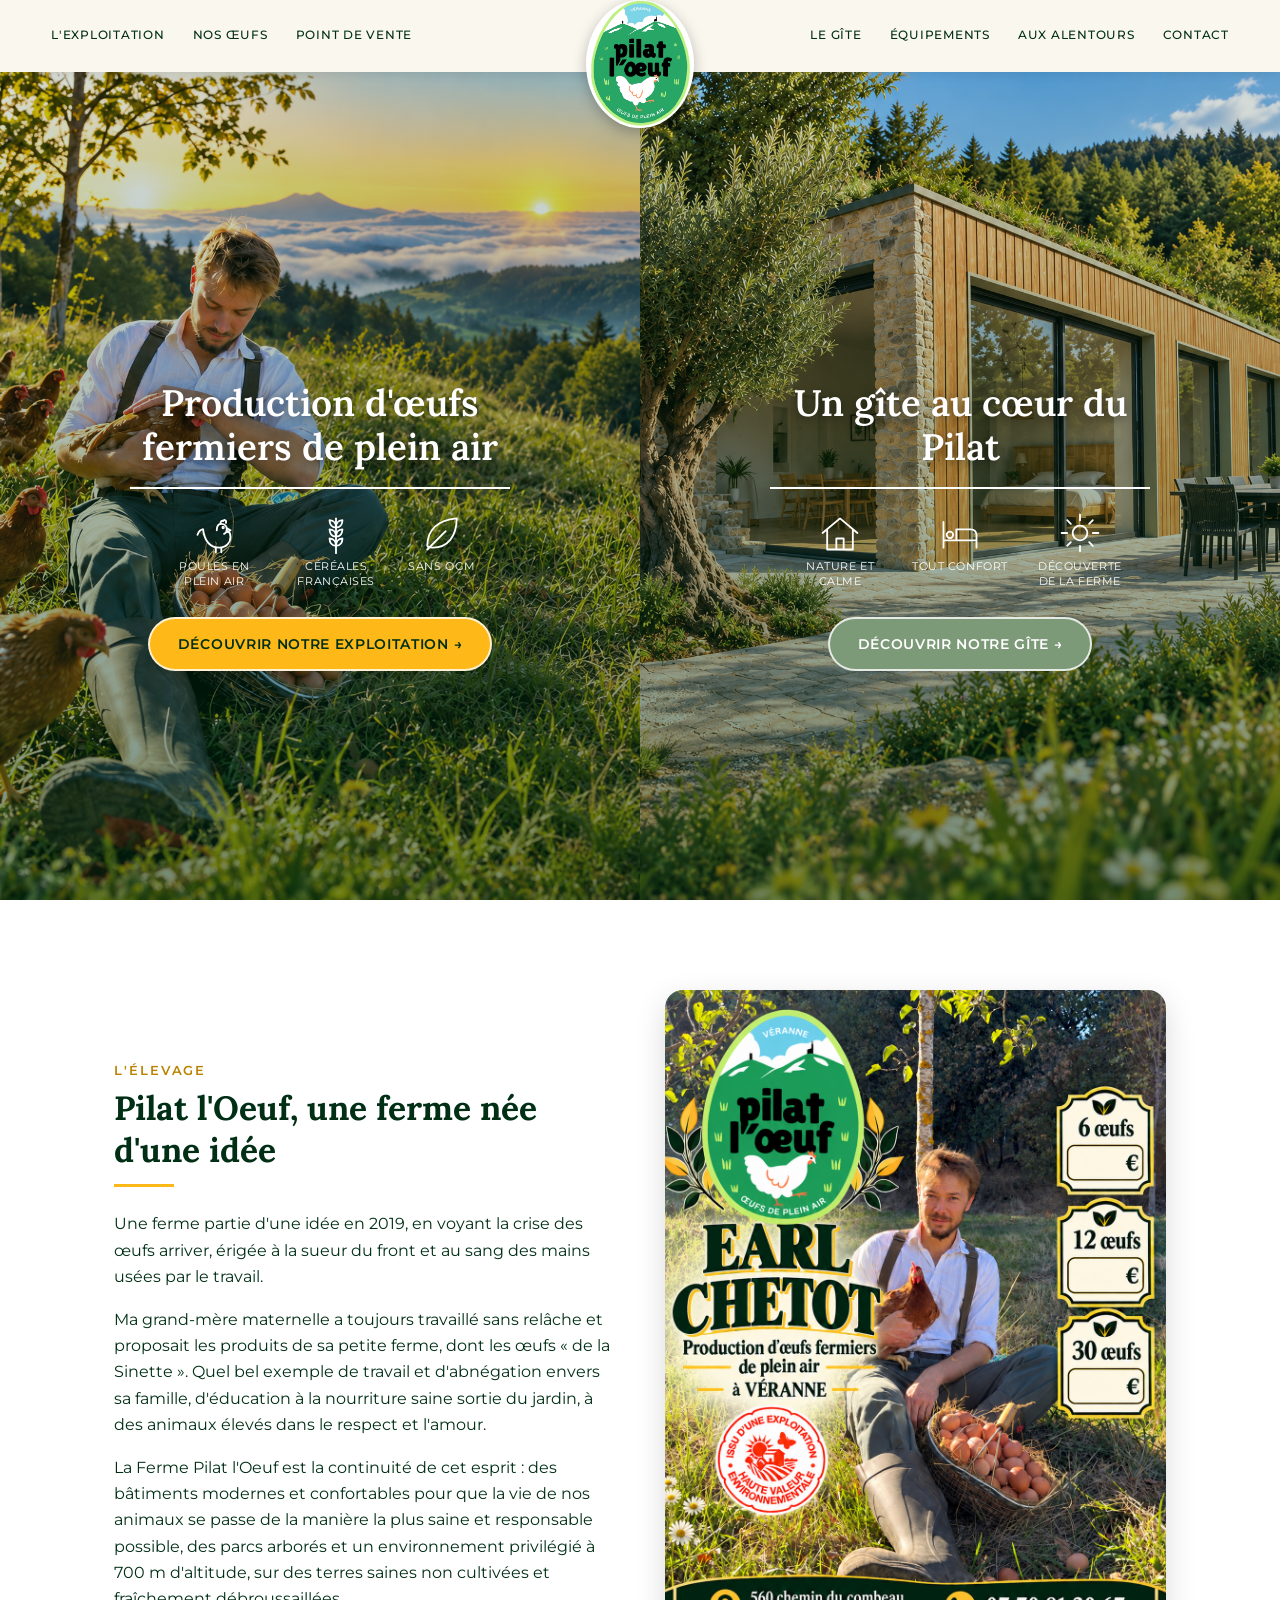
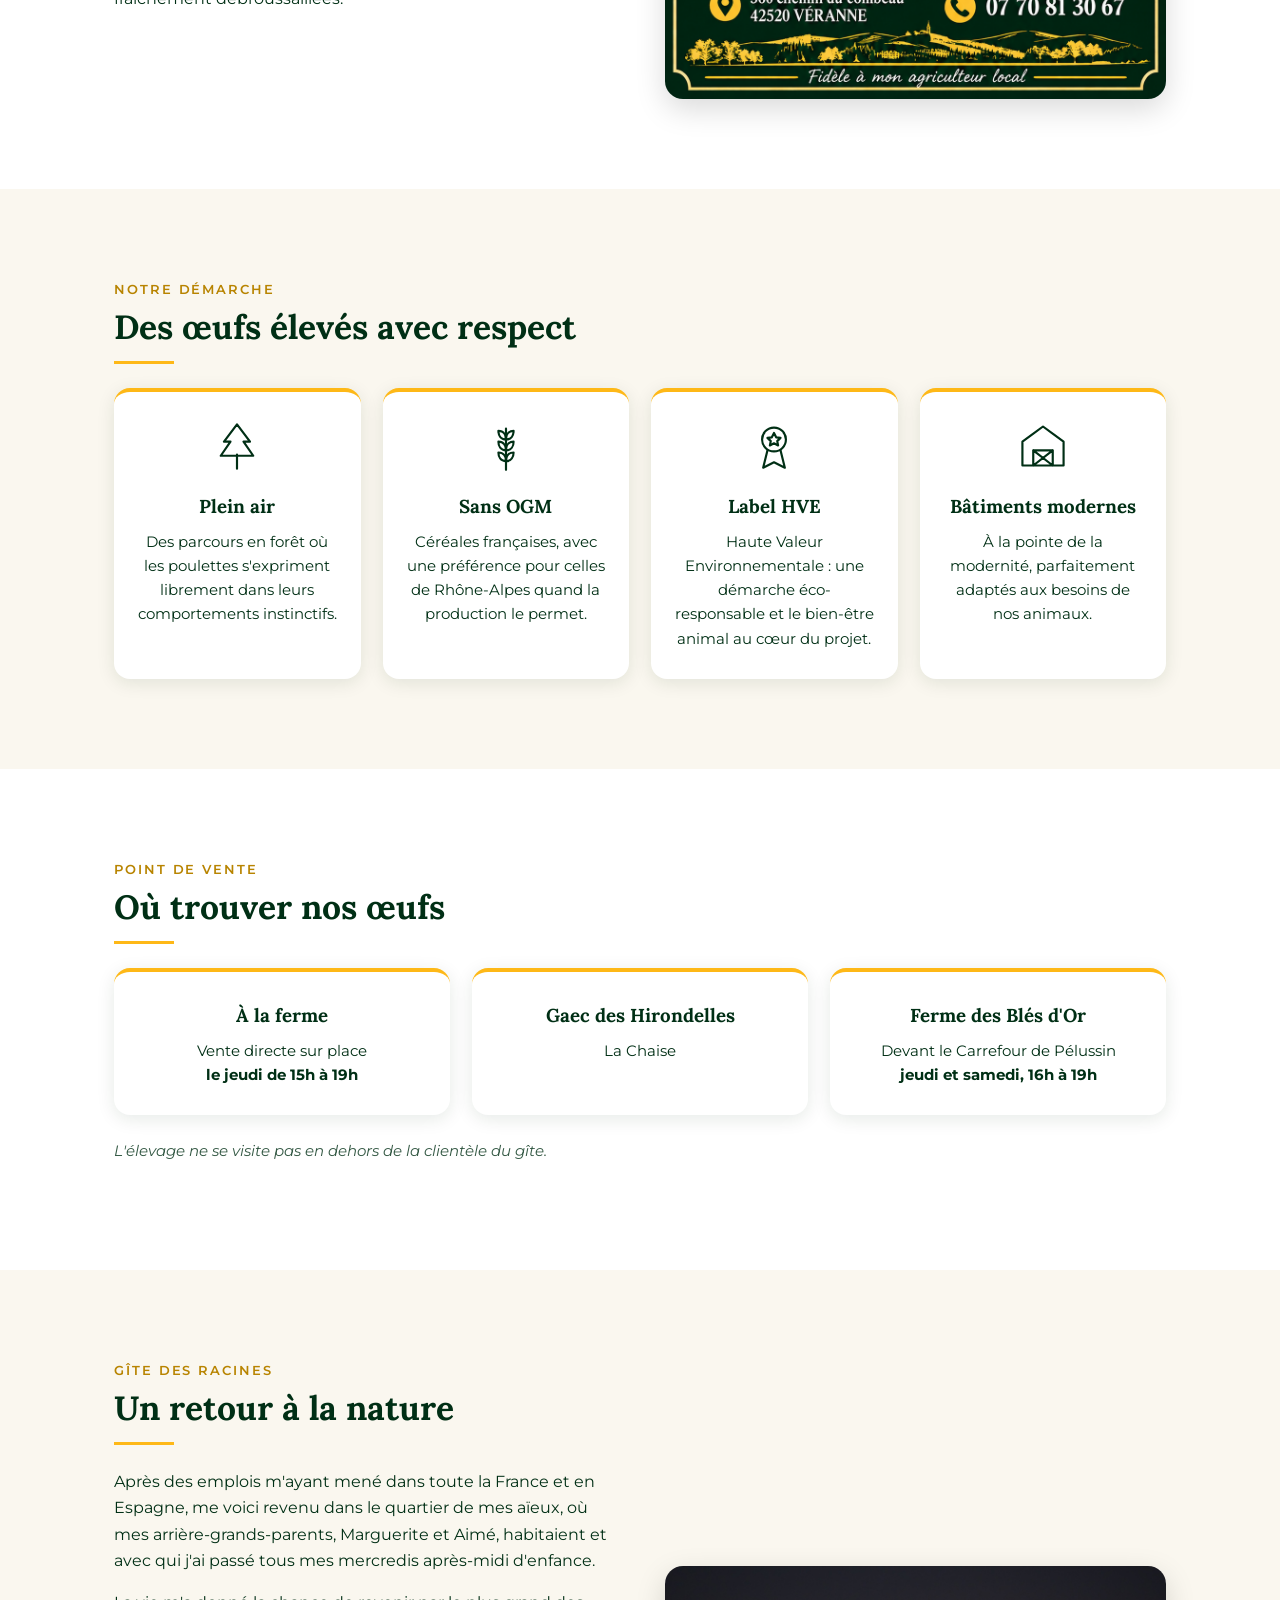
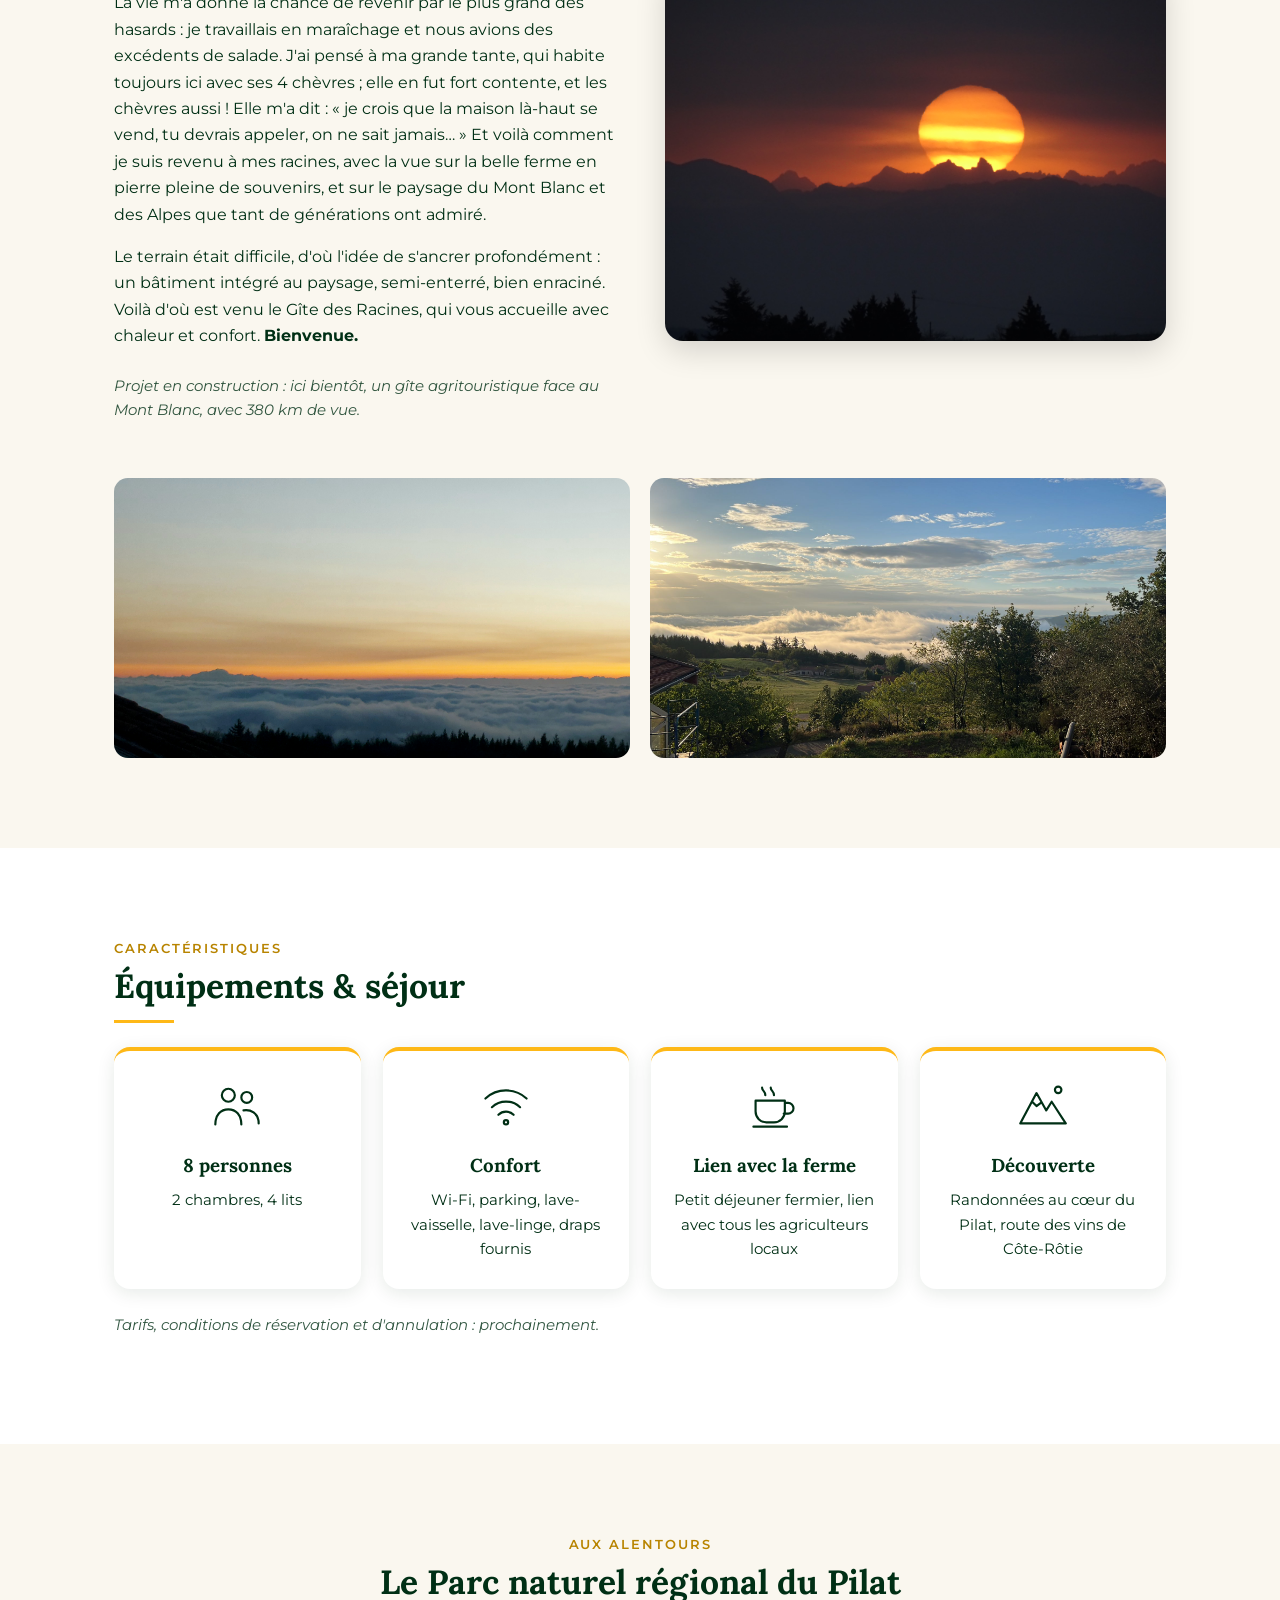
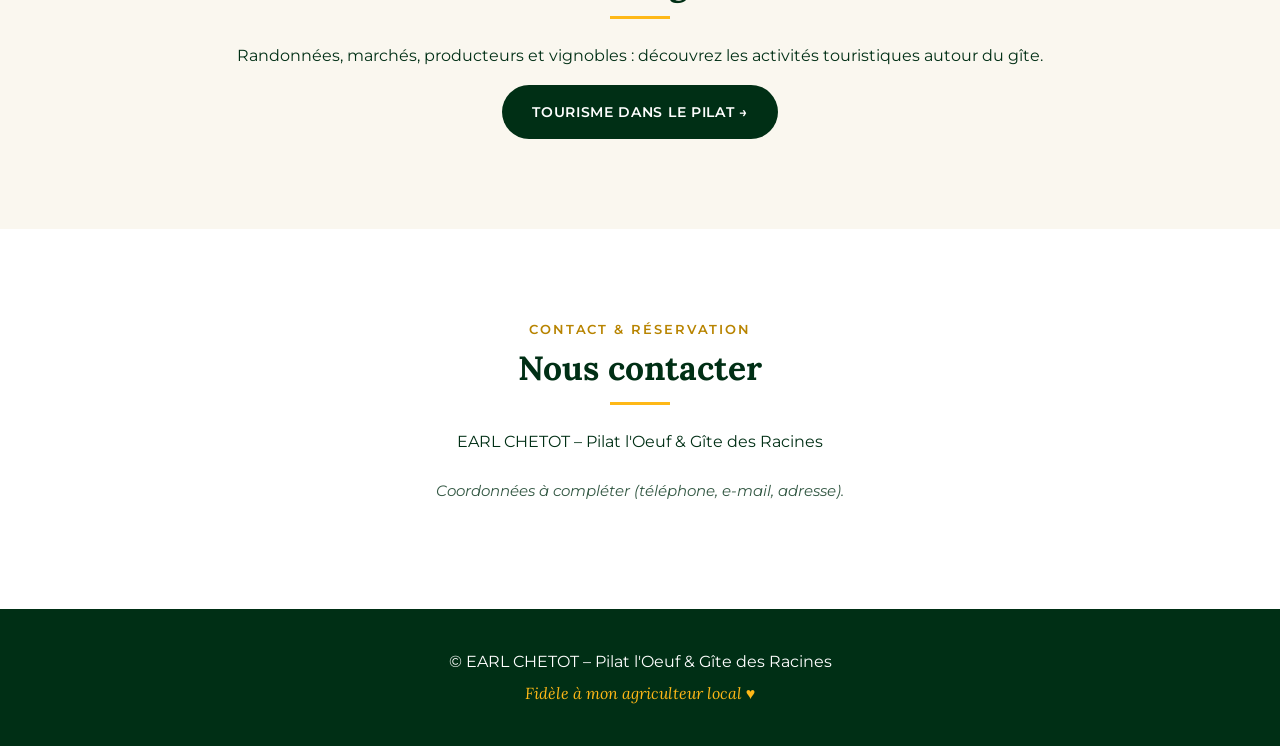
==== index.html @ d1f573e4 "m" ====
<!DOCTYPE html>
<html lang="fr">
<head>
<meta charset="utf-8">
<meta name="viewport" content="width=device-width, initial-scale=1">
<title>Pilat l'Oeuf & Gîte des Racines | EARL Chetot</title>
<meta name="description" content="Œufs fermiers de plein air et gîte agritouristique au cœur du Pilat, face au Mont Blanc.">
<link rel="preconnect" href="https://fonts.googleapis.com">
<link href="https://fonts.googleapis.com/css2?family=Lora:wght@400;600&family=Montserrat:wght@400;500;600&display=swap" rel="stylesheet">
<link rel="stylesheet" href="style.css">
</head>
<body>
<svg width="0" height="0" style="position:absolute" aria-hidden="true"><defs>
<symbol id="i-hen" viewBox="0 0 48 48"><path d="M12 20c2 14 8 20 18 20 8 0 12-6 12-12 0-3-1-5-3-6"/><path d="M27 21c0-4 1-7 5-7s6 3 6 6-1 4-3 5"/><path d="M31 14c0-3 2-4 3-3 1-2 4-1 3 2"/><path d="M38 19l4 2-4 2"/><path d="M26 40v5M32 40v5M12 20c-3 0-5 3-6 6"/><circle cx="34" cy="18" r=".8"/></symbol>
<symbol id="i-wheat" viewBox="0 0 48 48"><path d="M24 46V8"/><path d="M24 18c-5 0-7-4-7-8 5 0 7 4 7 8zM24 18c5 0 7-4 7-8-5 0-7 4-7 8zM24 28c-5 0-7-4-7-8 5 0 7 4 7 8zM24 28c5 0 7-4 7-8-5 0-7 4-7 8zM24 38c-5 0-7-4-7-8 5 0 7 4 7 8zM24 38c5 0 7-4 7-8-5 0-7 4-7 8z"/></symbol>
<symbol id="i-leaf" viewBox="0 0 48 48"><path d="M8 38C8 20 20 10 40 8c0 20-10 32-26 32-3 0-6-1-6-2z"/><path d="M8 42L28 22"/></symbol>
<symbol id="i-house" viewBox="0 0 48 48"><path d="M5 24L24 8l19 16M10 21v21h28V21M20 42V30h8v12"/></symbol>
<symbol id="i-bed" viewBox="0 0 48 48"><path d="M6 40V12M6 32h36v8M42 32v-6a6 6 0 0 0-6-6H20v12"/><circle cx="13" cy="26" r="3.5"/></symbol>
<symbol id="i-sun" viewBox="0 0 48 48"><circle cx="24" cy="24" r="8"/><path d="M24 4v6M24 38v6M4 24h6M38 24h6M10 10l4 4M34 34l4 4M38 10l-4 4M14 34l-4 4"/></symbol>
<symbol id="i-tree" viewBox="0 0 48 48"><path d="M24 45V32M24 4L12 20h6L9 33h30l-9-13h6z"/></symbol>
<symbol id="i-medal" viewBox="0 0 48 48"><circle cx="24" cy="18" r="11"/><path d="M18 28l-4 16 10-5 10 5-4-16"/><path d="M24 12l2 4 4 .5-3 3 .8 4-3.8-2-3.8 2 .8-4-3-3 4-.5z"/></symbol>
<symbol id="i-barn" viewBox="0 0 48 48"><path d="M5 20L24 6l19 14v22H5zM15 42V28h18v14M15 28l18 14M33 28L15 42"/></symbol>
<symbol id="i-people" viewBox="0 0 48 48"><circle cx="16" cy="15" r="6"/><circle cx="33" cy="17" r="5"/><path d="M4 42c0-9 5-14 12-14s12 5 12 14M30 29c6-1 14 2 14 12"/></symbol>
<symbol id="i-wifi" viewBox="0 0 48 48"><path d="M5 18a28 28 0 0 1 38 0M11 26a19 19 0 0 1 26 0M17 33a10 10 0 0 1 14 0"/><circle cx="24" cy="40" r="2"/></symbol>
<symbol id="i-cup" viewBox="0 0 48 48"><path d="M7 20h27v10a10 10 0 0 1-10 10h-7A10 10 0 0 1 7 30zM34 22h3a5 5 0 0 1 0 10h-4M13 8c0 3 3 3 3 7M21 8c0 3 3 3 3 7M5 44h31"/></symbol>
<symbol id="i-mountain" viewBox="0 0 48 48"><path d="M3 41L18 13l9 16 5-8 13 20zM14 21l4 4 4-3"/><circle cx="38" cy="10" r="3"/></symbol>
</defs></svg>

<header class="topbar">
  <nav class="nav-left">
    <a href="#exploitation">L'exploitation</a>
    <a href="#oeufs">Nos œufs</a>
    <a href="#vente">Point de vente</a>
  </nav>
  <a class="logo" href="#top" aria-label="Accueil"><img src="images/logo production d'oeuf.jpg" alt="Pilat l'Oeuf"></a>
  <nav class="nav-right">
    <a href="#gite">Le gîte</a>
    <a href="#equipements">Équipements</a>
    <a href="#alentours">Aux alentours</a>
    <a href="#contact">Contact</a>
  </nav>
  <button class="burger" aria-label="Menu" onclick="document.body.classList.toggle('menu-open')"><span></span><span></span><span></span></button>
</header>

<div class="mobile-menu" onclick="document.body.classList.remove('menu-open')">
  <a href="#exploitation">L'exploitation</a>
  <a href="#oeufs">Nos œufs</a>
  <a href="#vente">Point de vente</a>
  <a href="#gite">Le gîte</a>
  <a href="#equipements">Équipements</a>
  <a href="#alentours">Aux alentours</a>
  <a href="#contact">Contact</a>
</div>

<main id="top">
  <section class="hero">
    <div class="half poules" style="--bg:url('images/homepoules.png')">
      <div class="half-inner">
        <h1>Production d'œufs fermiers de plein air</h1>
        <ul class="picto">
          <li><svg class="ico" viewBox="0 0 48 48" aria-hidden="true"><use href="#i-hen"/></svg><span>Poules en plein air</span></li>
          <li><svg class="ico" viewBox="0 0 48 48" aria-hidden="true"><use href="#i-wheat"/></svg><span>Céréales françaises</span></li>
          <li><svg class="ico" viewBox="0 0 48 48" aria-hidden="true"><use href="#i-leaf"/></svg><span>Sans OGM</span></li>
        </ul>
        <a class="btn btn-gold" href="#exploitation">Découvrir notre exploitation →</a>
      </div>
    </div>
    <div class="half gite" style="--bg:url('images/homegite.png')">
      <div class="half-inner">
        <h1>Un gîte au cœur du Pilat</h1>
        <ul class="picto">
          <li><svg class="ico" viewBox="0 0 48 48" aria-hidden="true"><use href="#i-house"/></svg><span>Nature et calme</span></li>
          <li><svg class="ico" viewBox="0 0 48 48" aria-hidden="true"><use href="#i-bed"/></svg><span>Tout confort</span></li>
          <li><svg class="ico" viewBox="0 0 48 48" aria-hidden="true"><use href="#i-sun"/></svg><span>Découverte de la ferme</span></li>
        </ul>
        <a class="btn btn-green" href="#gite">Découvrir notre gîte →</a>
      </div>
    </div>
  </section>

  <section id="exploitation" class="section">
    <div class="wrap two">
      <div>
        <p class="eyebrow">L'élevage</p>
        <h2>Pilat l'Oeuf, une ferme née d'une idée</h2>
        <p>Une ferme partie d'une idée en 2019, en voyant la crise des œufs arriver, érigée à la sueur du front et au sang des mains usées par le travail.</p>
        <p>Ma grand-mère maternelle a toujours travaillé sans relâche et proposait les produits de sa petite ferme, dont les œufs « de la Sinette ». Quel bel exemple de travail et d'abnégation envers sa famille, d'éducation à la nourriture saine sortie du jardin, à des animaux élevés dans le respect et l'amour.</p>
        <p>La Ferme Pilat l'Oeuf est la continuité de cet esprit : des bâtiments modernes et confortables pour que la vie de nos animaux se passe de la manière la plus saine et responsable possible, des parcs arborés et un environnement privilégié à 700 m d'altitude, sur des terres saines non cultivées et fraîchement débroussaillées.</p>
      </div>
      <img class="rounded" src="images/Affiche fermière Pilat l’œuf.png" alt="Affiche Pilat l'Oeuf" loading="lazy">
    </div>
  </section>

  <section id="oeufs" class="section alt">
    <div class="wrap">
      <p class="eyebrow">Notre démarche</p>
      <h2>Des œufs élevés avec respect</h2>
      <div class="cards">
        <article><svg class="ico" viewBox="0 0 48 48" aria-hidden="true"><use href="#i-tree"/></svg><h3>Plein air</h3><p>Des parcours en forêt où les poulettes s'expriment librement dans leurs comportements instinctifs.</p></article>
        <article><svg class="ico" viewBox="0 0 48 48" aria-hidden="true"><use href="#i-wheat"/></svg><h3>Sans OGM</h3><p>Céréales françaises, avec une préférence pour celles de Rhône-Alpes quand la production le permet.</p></article>
        <article><svg class="ico" viewBox="0 0 48 48" aria-hidden="true"><use href="#i-medal"/></svg><h3>Label HVE</h3><p>Haute Valeur Environnementale : une démarche éco-responsable et le bien-être animal au cœur du projet.</p></article>
        <article><svg class="ico" viewBox="0 0 48 48" aria-hidden="true"><use href="#i-barn"/></svg><h3>Bâtiments modernes</h3><p>À la pointe de la modernité, parfaitement adaptés aux besoins de nos animaux.</p></article>
      </div>
    </div>
  </section>

  <section id="vente" class="section">
    <div class="wrap">
      <p class="eyebrow">Point de vente</p>
      <h2>Où trouver nos œufs</h2>
      <div class="cards three">
        <article><h3>À la ferme</h3><p>Vente directe sur place<br><strong>le jeudi de 15h à 19h</strong></p></article>
        <article><h3>Gaec des Hirondelles</h3><p>La Chaise</p></article>
        <article><h3>Ferme des Blés d'Or</h3><p>Devant le Carrefour de Pélussin<br><strong>jeudi et samedi, 16h à 19h</strong></p></article>
      </div>
      <p class="note">L'élevage ne se visite pas en dehors de la clientèle du gîte.</p>
    </div>
  </section>

  <section id="gite" class="section alt">
    <div class="wrap">
      <p class="eyebrow">Gîte des Racines</p>
      <h2>Un retour à la nature</h2>
      <div class="two">
        <div>
          <p>Après des emplois m'ayant mené dans toute la France et en Espagne, me voici revenu dans le quartier de mes aïeux, où mes arrière-grands-parents, Marguerite et Aimé, habitaient et avec qui j'ai passé tous mes mercredis après-midi d'enfance.</p>
          <p>La vie m'a donné la chance de revenir par le plus grand des hasards : je travaillais en maraîchage et nous avions des excédents de salade. J'ai pensé à ma grande tante, qui habite toujours ici avec ses 4 chèvres ; elle en fut fort contente, et les chèvres aussi ! Elle m'a dit : « je crois que la maison là-haut se vend, tu devrais appeler, on ne sait jamais… » Et voilà comment je suis revenu à mes racines, avec la vue sur la belle ferme en pierre pleine de souvenirs, et sur le paysage du Mont Blanc et des Alpes que tant de générations ont admiré.</p>
          <p>Le terrain était difficile, d'où l'idée de s'ancrer profondément : un bâtiment intégré au paysage, semi-enterré, bien enraciné. Voilà d'où est venu le Gîte des Racines, qui vous accueille avec chaleur et confort. <strong>Bienvenue.</strong></p>
          <p class="note">Projet en construction : ici bientôt, un gîte agritouristique face au Mont Blanc, avec 380 km de vue.</p>
        </div>
        <img class="rounded" src="images/gite/vue du gite matin.JPG" alt="Vue du gîte au matin" loading="lazy">
      </div>
      <div class="gallery">
        <img src="images/gite/vue du gites 1.jpg" alt="Vue depuis le gîte" loading="lazy">
        <img src="images/gite/vue du gites 3.jpg" alt="Vue depuis le gîte" loading="lazy">
      </div>
    </div>
  </section>

  <section id="equipements" class="section">
    <div class="wrap">
      <p class="eyebrow">Caractéristiques</p>
      <h2>Équipements &amp; séjour</h2>
      <div class="cards">
        <article><svg class="ico" viewBox="0 0 48 48" aria-hidden="true"><use href="#i-people"/></svg><h3>8 personnes</h3><p>2 chambres, 4 lits</p></article>
        <article><svg class="ico" viewBox="0 0 48 48" aria-hidden="true"><use href="#i-wifi"/></svg><h3>Confort</h3><p>Wi-Fi, parking, lave-vaisselle, lave-linge, draps fournis</p></article>
        <article><svg class="ico" viewBox="0 0 48 48" aria-hidden="true"><use href="#i-cup"/></svg><h3>Lien avec la ferme</h3><p>Petit déjeuner fermier, lien avec tous les agriculteurs locaux</p></article>
        <article><svg class="ico" viewBox="0 0 48 48" aria-hidden="true"><use href="#i-mountain"/></svg><h3>Découverte</h3><p>Randonnées au cœur du Pilat, route des vins de Côte-Rôtie</p></article>
      </div>
      <p class="note">Tarifs, conditions de réservation et d'annulation : prochainement.</p>
    </div>
  </section>

  <section id="alentours" class="section alt">
    <div class="wrap center">
      <p class="eyebrow">Aux alentours</p>
      <h2>Le Parc naturel régional du Pilat</h2>
      <p>Randonnées, marchés, producteurs et vignobles : découvrez les activités touristiques autour du gîte.</p>
      <a class="btn btn-green" href="https://www.parc-naturel-pilat.fr/thematique/nos-actions/tourisme/" target="_blank" rel="noopener">Tourisme dans le Pilat →</a>
    </div>
  </section>

  <section id="contact" class="section">
    <div class="wrap center">
      <p class="eyebrow">Contact &amp; réservation</p>
      <h2>Nous contacter</h2>
      <p>EARL CHETOT – Pilat l'Oeuf &amp; Gîte des Racines</p>
      <p class="note">Coordonnées à compléter (téléphone, e-mail, adresse).</p>
    </div>
  </section>
</main>

<footer>
  <p>© EARL CHETOT – Pilat l'Oeuf &amp; Gîte des Racines</p>
  <p class="tag">Fidèle à mon agriculteur local ♥</p>
</footer>

</body>
</html>
---- style.css ----
:root{--gold:#FEB817;--green:#002F15;--cream:#faf7ef;--sage:#7d9a78}
*{box-sizing:border-box;margin:0;padding:0}
html{scroll-behavior:smooth;scroll-padding-top:80px}
body{font-family:'Montserrat',sans-serif;color:var(--green);background:#fff;line-height:1.65}
img{max-width:100%;display:block}
a{color:inherit}

/* Header */
.topbar{position:fixed;top:0;left:0;right:0;height:72px;z-index:50;background:rgba(250,247,239,.96);display:flex;align-items:center;justify-content:space-between;padding:0 4%;box-shadow:0 2px 10px rgba(0,0,0,.08)}
.topbar nav{display:flex;gap:28px;flex:1}
.nav-right{justify-content:flex-end}
.topbar nav a{text-decoration:none;font-size:.78rem;text-transform:uppercase;letter-spacing:.06em;font-weight:500;padding:4px 0;border-bottom:2px solid transparent}
.topbar nav a:hover{border-color:var(--gold)}
.logo{position:relative;z-index:2;margin:0 30px}
.logo img{height:128px;width:auto;margin-top:56px;border-radius:50%;box-shadow:0 4px 14px rgba(0,0,0,.25);background:#fff}
.burger,.mobile-menu{display:none}

/* Hero */
.hero{display:flex;min-height:100vh;padding-top:72px}
.half{flex:1;position:relative;background:var(--bg) center/cover no-repeat;display:flex;align-items:center;justify-content:center;text-align:center;color:#fff}
.half::before{content:"";position:absolute;inset:0;background:linear-gradient(180deg,rgba(0,47,21,.15),rgba(0,47,21,.55))}
.half-inner{position:relative;max-width:420px;padding:30px 20px;margin-top:80px}
.half h1{font-family:'Lora',serif;font-weight:600;font-size:2.3rem;line-height:1.2;text-shadow:0 2px 12px rgba(0,0,0,.5);padding-bottom:18px;margin-bottom:22px;border-bottom:2px solid #fff}
.picto{list-style:none;display:flex;justify-content:center;gap:22px;margin-bottom:28px}
.ico{width:44px;height:44px;fill:none;stroke:currentColor;stroke-width:2;stroke-linecap:round;stroke-linejoin:round}
.picto li{font-size:1.7rem;display:flex;flex-direction:column;align-items:center;max-width:100px}
.picto span{font-size:.7rem;text-transform:uppercase;letter-spacing:.05em;margin-top:4px;line-height:1.3}
.btn{display:inline-block;padding:14px 28px;border-radius:40px;text-decoration:none;font-weight:600;font-size:.85rem;text-transform:uppercase;letter-spacing:.05em;border:2px solid rgba(255,255,255,.8);transition:transform .2s}
.btn:hover{transform:translateY(-2px)}
.btn-gold{background:var(--gold);color:var(--green)}
.btn-green{background:var(--sage);color:#fff}
.section .btn-green{border-color:transparent;background:var(--green)}

/* Sections */
.section{padding:90px 0}
.alt{background:var(--cream)}
.wrap{max-width:1100px;margin:0 auto;padding:0 24px}
.center{text-align:center}
.two{display:grid;grid-template-columns:1fr 1fr;gap:50px;align-items:center}
.eyebrow{color:#b88400;text-transform:uppercase;letter-spacing:.15em;font-size:.8rem;font-weight:600;margin-bottom:6px}
h2{font-family:'Lora',serif;font-size:2.1rem;line-height:1.25;margin-bottom:24px;position:relative;padding-bottom:16px}
h2::after{content:"";position:absolute;left:0;bottom:0;width:60px;height:3px;background:var(--gold)}
.center h2::after{left:50%;transform:translateX(-50%)}
p{margin-bottom:16px}
.rounded{border-radius:18px;box-shadow:0 10px 30px rgba(0,0,0,.15);width:100%;object-fit:cover}
.cards{display:grid;grid-template-columns:repeat(4,1fr);gap:22px;margin-top:20px}
.cards.three{grid-template-columns:repeat(3,1fr)}
.cards article{background:#fff;border-radius:16px;padding:28px 22px;text-align:center;box-shadow:0 4px 18px rgba(0,47,21,.1);border-top:4px solid var(--gold)}
.alt .cards article{background:#fff}
.cards .ico{width:52px;height:52px;margin:0 auto 10px;stroke:var(--green)}
.cards h3{font-family:'Lora',serif;margin-bottom:8px}
.cards p{font-size:.92rem;margin:0}
.note{margin-top:24px;font-style:italic;font-size:.92rem;opacity:.8}
.gallery{display:grid;grid-template-columns:1fr 1fr;gap:20px;margin-top:40px}
.gallery img{border-radius:14px;height:280px;width:100%;object-fit:cover}
footer{background:var(--green);color:#fff;text-align:center;padding:36px 20px}
footer p{margin:4px 0}
.tag{color:var(--gold);font-family:'Lora',serif;font-style:italic}

/* Mobile : visuel dédié */
@media(max-width:860px){
  html{scroll-padding-top:60px}
  .topbar{height:60px;justify-content:center}
  .topbar nav{display:none}
  .logo{margin:0}
  .logo img{height:92px;margin-top:38px}
  .burger{display:flex;flex-direction:column;gap:5px;position:absolute;right:16px;top:18px;background:none;border:0;padding:4px;cursor:pointer}
  .burger span{width:26px;height:3px;background:var(--green);border-radius:2px}
  .mobile-menu{position:fixed;top:60px;left:0;right:0;z-index:49;background:var(--cream);flex-direction:column;text-align:center;padding:50px 0 16px;box-shadow:0 8px 20px rgba(0,0,0,.2);transform:translateY(-130%);transition:transform .3s}
  .menu-open .mobile-menu{display:flex;transform:none}
  .mobile-menu a{padding:14px;text-decoration:none;text-transform:uppercase;letter-spacing:.06em;font-size:.9rem;border-bottom:1px solid rgba(0,47,21,.1)}
  .hero{flex-direction:column;padding-top:60px;min-height:0}
  .half{min-height:calc((100svh - 60px)/2);min-height:420px}
  .half-inner{margin-top:0;padding:50px 18px 40px}
  .gite .half-inner{padding-top:50px}
  .half h1{font-size:1.6rem;padding-bottom:12px;margin-bottom:16px}
  .picto{gap:14px;margin-bottom:20px}
  .picto li{max-width:84px}
  .picto .ico{width:36px;height:36px}
  .btn{display:block;padding:14px 18px;font-size:.8rem}
  .section{padding:54px 0}
  .two,.cards,.cards.three,.gallery{grid-template-columns:1fr}
  .two{gap:28px}
  h2{font-size:1.6rem}
  .gallery img{height:200px}
}
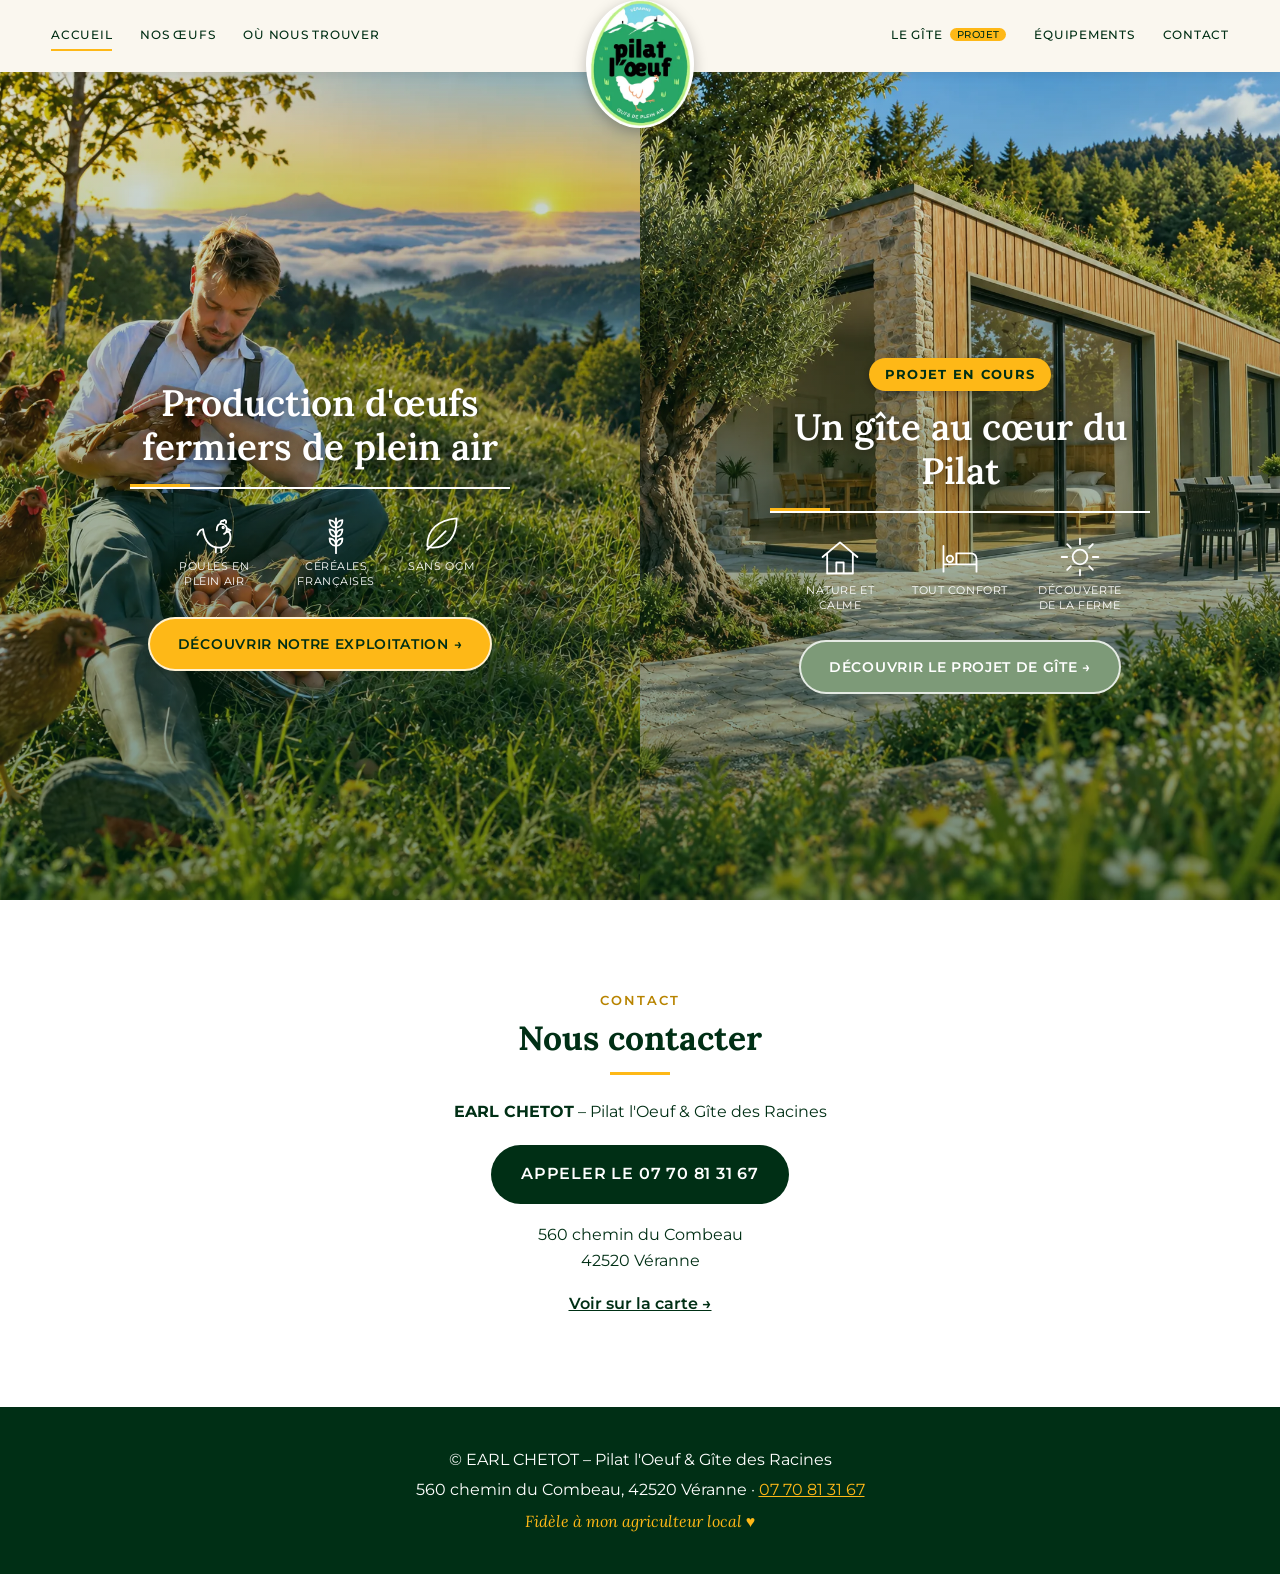
==== commit 0d718a97: "m" ====
--- a/index.html
+++ b/index.html
@@ -3,11 +3,36 @@
 <head>
 <meta charset="utf-8">
 <meta name="viewport" content="width=device-width, initial-scale=1">
-<title>Pilat l'Oeuf & Gîte des Racines | EARL Chetot</title>
-<meta name="description" content="Œufs fermiers de plein air et gîte agritouristique au cœur du Pilat, face au Mont Blanc.">
+<title>Pilat l'Oeuf, œufs fermiers plein air &amp; Gîte des Racines | Véranne (42)</title>
+<meta name="description" content="Pilat l'Oeuf : œufs fermiers de poules élevées en plein air, vendus à la ferme à Véranne (Pilat). Gîte des Racines : projet de gîte agritouristique face au Mont Blanc.">
+<meta name="author" content="EARL Chetot">
+<meta name="robots" content="index, follow, max-image-preview:large">
+<meta name="theme-color" content="#002F15">
+<link rel="canonical" href="https://rapatatasse.github.io/chetot/">
+<link rel="icon" type="image/png" sizes="32x32" href="img/icon-32.png">
+<link rel="apple-touch-icon" href="img/icon-180.png">
+<meta property="og:type" content="website">
+<meta property="og:locale" content="fr_FR">
+<meta property="og:site_name" content="Pilat l'Oeuf &amp; Gîte des Racines">
+<meta property="og:title" content="Pilat l'Oeuf, œufs fermiers plein air &amp; Gîte des Racines | Véranne (42)">
+<meta property="og:description" content="Pilat l'Oeuf : œufs fermiers de poules élevées en plein air, vendus à la ferme à Véranne (Pilat). Gîte des Racines : projet de gîte agritouristique face au Mont Blanc.">
+<meta property="og:url" content="https://rapatatasse.github.io/chetot/">
+<meta property="og:image" content="https://rapatatasse.github.io/chetot/img/og-image.jpg">
+<meta property="og:image:width" content="1200">
+<meta property="og:image:height" content="630">
+<meta name="twitter:card" content="summary_large_image">
+<meta name="twitter:title" content="Pilat l'Oeuf, œufs fermiers plein air &amp; Gîte des Racines | Véranne (42)">
+<meta name="twitter:description" content="Pilat l'Oeuf : œufs fermiers de poules élevées en plein air, vendus à la ferme à Véranne (Pilat). Gîte des Racines : projet de gîte agritouristique face au Mont Blanc.">
+<meta name="twitter:image" content="https://rapatatasse.github.io/chetot/img/og-image.jpg">
+<link rel="preload" as="image" href="img/homepoules-800.webp" media="(max-width:860px)">
+<link rel="preload" as="image" href="img/homepoules.webp" media="(min-width:861px)">
 <link rel="preconnect" href="https://fonts.googleapis.com">
+<link rel="preconnect" href="https://fonts.gstatic.com" crossorigin>
 <link href="https://fonts.googleapis.com/css2?family=Lora:wght@400;600&family=Montserrat:wght@400;500;600&display=swap" rel="stylesheet">
 <link rel="stylesheet" href="style.css">
+<script type="application/ld+json">
+{"@context":"https://schema.org","@graph":[{"@type":"WebSite","url":"https://rapatatasse.github.io/chetot/","name":"Pilat l'Oeuf & Gîte des Racines","inLanguage":"fr-FR"},{"@type":"Farm","@id":"https://rapatatasse.github.io/chetot/#elevage","name":"Pilat l'Oeuf","legalName":"EARL CHETOT","url":"https://rapatatasse.github.io/chetot/oeufs.html","image":"https://rapatatasse.github.io/chetot/img/eleveur.webp","logo":"https://rapatatasse.github.io/chetot/img/logo.webp","telephone":"+33770813167","address":{"@type":"PostalAddress","streetAddress":"560 chemin du Combeau","postalCode":"42520","addressLocality":"Véranne","addressRegion":"Loire","addressCountry":"FR"},"description":"Élevage de poules pondeuses en plein air, sans OGM, céréales françaises, label HVE. Vente directe d'œufs à la ferme.","areaServed":"Pilat, Loire (42)","openingHoursSpecification":[{"@type":"OpeningHoursSpecification","dayOfWeek":"Thursday","opens":"15:00","closes":"19:00"}]},{"@type":"LodgingBusiness","@id":"https://rapatatasse.github.io/chetot/#gite","name":"Gîte des Racines (en projet)","url":"https://rapatatasse.github.io/chetot/gite.html","image":"https://rapatatasse.github.io/chetot/img/gite-matin.webp","telephone":"+33770813167","address":{"@type":"PostalAddress","streetAddress":"560 chemin du Combeau","postalCode":"42520","addressLocality":"Véranne","addressRegion":"Loire","addressCountry":"FR"},"description":"Projet de gîte agritouristique semi-enterré face au Mont Blanc, 2 chambres, 4 lits, 8 personnes, dans le Parc naturel régional du Pilat.","numberOfRooms":2,"amenityFeature":[{"@type":"LocationFeatureSpecification","name":"Wi-Fi","value":true},{"@type":"LocationFeatureSpecification","name":"Parking","value":true},{"@type":"LocationFeatureSpecification","name":"Lave-vaisselle","value":true},{"@type":"LocationFeatureSpecification","name":"Lave-linge","value":true},{"@type":"LocationFeatureSpecification","name":"Draps fournis","value":true}],"parentOrganization":{"@id":"https://rapatatasse.github.io/chetot/#elevage"}}]}
+</script>
 </head>
 <body>
 <svg width="0" height="0" style="position:absolute" aria-hidden="true"><defs>
@@ -27,151 +52,74 @@
 </defs></svg>
 
 <header class="topbar">
-  <nav class="nav-left">
-    <a href="#exploitation">L'exploitation</a>
-    <a href="#oeufs">Nos œufs</a>
-    <a href="#vente">Point de vente</a>
+  <nav class="nav-left" aria-label="Menu élevage">
+    <a href="index.html" aria-current="page">Accueil</a>
+    <a href="oeufs.html">Nos œufs</a>
+    <a href="oeufs.html#vente">Où nous trouver</a>
   </nav>
-  <a class="logo" href="#top" aria-label="Accueil"><img src="images/logo production d'oeuf.jpg" alt="Pilat l'Oeuf"></a>
-  <nav class="nav-right">
-    <a href="#gite">Le gîte</a>
-    <a href="#equipements">Équipements</a>
-    <a href="#alentours">Aux alentours</a>
+  <a class="logo" href="index.html" aria-label="Accueil - Pilat l'Oeuf"><img src="img/logo.webp" width="300" height="356" alt="Logo Pilat l'Oeuf - EARL Chetot" fetchpriority="high"></a>
+  <nav class="nav-right" aria-label="Menu gîte">
+    <a href="gite.html">Le gîte <em class="soon">projet</em></a>
+    <a href="gite.html#equipements">Équipements</a>
     <a href="#contact">Contact</a>
   </nav>
-  <button class="burger" aria-label="Menu" onclick="document.body.classList.toggle('menu-open')"><span></span><span></span><span></span></button>
+  <button class="burger" aria-label="Ouvrir le menu" onclick="document.body.classList.toggle('menu-open')"><span></span><span></span><span></span></button>
 </header>
 
-<div class="mobile-menu" onclick="document.body.classList.remove('menu-open')">
-  <a href="#exploitation">L'exploitation</a>
-  <a href="#oeufs">Nos œufs</a>
-  <a href="#vente">Point de vente</a>
-  <a href="#gite">Le gîte</a>
-  <a href="#equipements">Équipements</a>
-  <a href="#alentours">Aux alentours</a>
+<nav class="mobile-menu" aria-label="Menu mobile" onclick="document.body.classList.remove('menu-open')">
+  <a href="index.html">Accueil</a>
+  <a href="oeufs.html">Nos œufs</a>
+  <a href="oeufs.html#vente">Où nous trouver</a>
+  <a href="gite.html">Le gîte (en projet)</a>
+  <a href="gite.html#equipements">Équipements</a>
   <a href="#contact">Contact</a>
-</div>
+</nav>
 
 <main id="top">
-  <section class="hero">
-    <div class="half poules" style="--bg:url('images/homepoules.png')">
+  <section class="hero" aria-label="Nos deux activités">
+    <h1 class="sr-only">Pilat l'Oeuf : œufs fermiers de plein air et Gîte des Racines à Véranne, dans le Pilat</h1>
+    <div class="half poules">
       <div class="half-inner">
-        <h1>Production d'œufs fermiers de plein air</h1>
+        <h2 class="hero-title">Production d'œufs fermiers de plein air</h2>
         <ul class="picto">
           <li><svg class="ico" viewBox="0 0 48 48" aria-hidden="true"><use href="#i-hen"/></svg><span>Poules en plein air</span></li>
           <li><svg class="ico" viewBox="0 0 48 48" aria-hidden="true"><use href="#i-wheat"/></svg><span>Céréales françaises</span></li>
           <li><svg class="ico" viewBox="0 0 48 48" aria-hidden="true"><use href="#i-leaf"/></svg><span>Sans OGM</span></li>
         </ul>
-        <a class="btn btn-gold" href="#exploitation">Découvrir notre exploitation →</a>
+        <a class="btn btn-gold" href="oeufs.html">Découvrir notre exploitation →</a>
       </div>
     </div>
-    <div class="half gite" style="--bg:url('images/homegite.png')">
+    <div class="half gite">
       <div class="half-inner">
-        <h1>Un gîte au cœur du Pilat</h1>
+        <p class="badge">Projet en cours</p>
+        <h2 class="hero-title">Un gîte au cœur du Pilat</h2>
         <ul class="picto">
           <li><svg class="ico" viewBox="0 0 48 48" aria-hidden="true"><use href="#i-house"/></svg><span>Nature et calme</span></li>
           <li><svg class="ico" viewBox="0 0 48 48" aria-hidden="true"><use href="#i-bed"/></svg><span>Tout confort</span></li>
           <li><svg class="ico" viewBox="0 0 48 48" aria-hidden="true"><use href="#i-sun"/></svg><span>Découverte de la ferme</span></li>
         </ul>
-        <a class="btn btn-green" href="#gite">Découvrir notre gîte →</a>
+        <a class="btn btn-green" href="gite.html">Découvrir le projet de gîte →</a>
       </div>
-    </div>
-  </section>
-
-  <section id="exploitation" class="section">
-    <div class="wrap two">
-      <div>
-        <p class="eyebrow">L'élevage</p>
-        <h2>Pilat l'Oeuf, une ferme née d'une idée</h2>
-        <p>Une ferme partie d'une idée en 2019, en voyant la crise des œufs arriver, érigée à la sueur du front et au sang des mains usées par le travail.</p>
-        <p>Ma grand-mère maternelle a toujours travaillé sans relâche et proposait les produits de sa petite ferme, dont les œufs « de la Sinette ». Quel bel exemple de travail et d'abnégation envers sa famille, d'éducation à la nourriture saine sortie du jardin, à des animaux élevés dans le respect et l'amour.</p>
-        <p>La Ferme Pilat l'Oeuf est la continuité de cet esprit : des bâtiments modernes et confortables pour que la vie de nos animaux se passe de la manière la plus saine et responsable possible, des parcs arborés et un environnement privilégié à 700 m d'altitude, sur des terres saines non cultivées et fraîchement débroussaillées.</p>
-      </div>
-      <img class="rounded" src="images/Affiche fermière Pilat l’œuf.png" alt="Affiche Pilat l'Oeuf" loading="lazy">
-    </div>
-  </section>
-
-  <section id="oeufs" class="section alt">
-    <div class="wrap">
-      <p class="eyebrow">Notre démarche</p>
-      <h2>Des œufs élevés avec respect</h2>
-      <div class="cards">
-        <article><svg class="ico" viewBox="0 0 48 48" aria-hidden="true"><use href="#i-tree"/></svg><h3>Plein air</h3><p>Des parcours en forêt où les poulettes s'expriment librement dans leurs comportements instinctifs.</p></article>
-        <article><svg class="ico" viewBox="0 0 48 48" aria-hidden="true"><use href="#i-wheat"/></svg><h3>Sans OGM</h3><p>Céréales françaises, avec une préférence pour celles de Rhône-Alpes quand la production le permet.</p></article>
-        <article><svg class="ico" viewBox="0 0 48 48" aria-hidden="true"><use href="#i-medal"/></svg><h3>Label HVE</h3><p>Haute Valeur Environnementale : une démarche éco-responsable et le bien-être animal au cœur du projet.</p></article>
-        <article><svg class="ico" viewBox="0 0 48 48" aria-hidden="true"><use href="#i-barn"/></svg><h3>Bâtiments modernes</h3><p>À la pointe de la modernité, parfaitement adaptés aux besoins de nos animaux.</p></article>
-      </div>
-    </div>
-  </section>
-
-  <section id="vente" class="section">
-    <div class="wrap">
-      <p class="eyebrow">Point de vente</p>
-      <h2>Où trouver nos œufs</h2>
-      <div class="cards three">
-        <article><h3>À la ferme</h3><p>Vente directe sur place<br><strong>le jeudi de 15h à 19h</strong></p></article>
-        <article><h3>Gaec des Hirondelles</h3><p>La Chaise</p></article>
-        <article><h3>Ferme des Blés d'Or</h3><p>Devant le Carrefour de Pélussin<br><strong>jeudi et samedi, 16h à 19h</strong></p></article>
-      </div>
-      <p class="note">L'élevage ne se visite pas en dehors de la clientèle du gîte.</p>
-    </div>
-  </section>
-
-  <section id="gite" class="section alt">
-    <div class="wrap">
-      <p class="eyebrow">Gîte des Racines</p>
-      <h2>Un retour à la nature</h2>
-      <div class="two">
-        <div>
-          <p>Après des emplois m'ayant mené dans toute la France et en Espagne, me voici revenu dans le quartier de mes aïeux, où mes arrière-grands-parents, Marguerite et Aimé, habitaient et avec qui j'ai passé tous mes mercredis après-midi d'enfance.</p>
-          <p>La vie m'a donné la chance de revenir par le plus grand des hasards : je travaillais en maraîchage et nous avions des excédents de salade. J'ai pensé à ma grande tante, qui habite toujours ici avec ses 4 chèvres ; elle en fut fort contente, et les chèvres aussi ! Elle m'a dit : « je crois que la maison là-haut se vend, tu devrais appeler, on ne sait jamais… » Et voilà comment je suis revenu à mes racines, avec la vue sur la belle ferme en pierre pleine de souvenirs, et sur le paysage du Mont Blanc et des Alpes que tant de générations ont admiré.</p>
-          <p>Le terrain était difficile, d'où l'idée de s'ancrer profondément : un bâtiment intégré au paysage, semi-enterré, bien enraciné. Voilà d'où est venu le Gîte des Racines, qui vous accueille avec chaleur et confort. <strong>Bienvenue.</strong></p>
-          <p class="note">Projet en construction : ici bientôt, un gîte agritouristique face au Mont Blanc, avec 380 km de vue.</p>
-        </div>
-        <img class="rounded" src="images/gite/vue du gite matin.JPG" alt="Vue du gîte au matin" loading="lazy">
-      </div>
-      <div class="gallery">
-        <img src="images/gite/vue du gites 1.jpg" alt="Vue depuis le gîte" loading="lazy">
-        <img src="images/gite/vue du gites 3.jpg" alt="Vue depuis le gîte" loading="lazy">
-      </div>
-    </div>
-  </section>
-
-  <section id="equipements" class="section">
-    <div class="wrap">
-      <p class="eyebrow">Caractéristiques</p>
-      <h2>Équipements &amp; séjour</h2>
-      <div class="cards">
-        <article><svg class="ico" viewBox="0 0 48 48" aria-hidden="true"><use href="#i-people"/></svg><h3>8 personnes</h3><p>2 chambres, 4 lits</p></article>
-        <article><svg class="ico" viewBox="0 0 48 48" aria-hidden="true"><use href="#i-wifi"/></svg><h3>Confort</h3><p>Wi-Fi, parking, lave-vaisselle, lave-linge, draps fournis</p></article>
-        <article><svg class="ico" viewBox="0 0 48 48" aria-hidden="true"><use href="#i-cup"/></svg><h3>Lien avec la ferme</h3><p>Petit déjeuner fermier, lien avec tous les agriculteurs locaux</p></article>
-        <article><svg class="ico" viewBox="0 0 48 48" aria-hidden="true"><use href="#i-mountain"/></svg><h3>Découverte</h3><p>Randonnées au cœur du Pilat, route des vins de Côte-Rôtie</p></article>
-      </div>
-      <p class="note">Tarifs, conditions de réservation et d'annulation : prochainement.</p>
-    </div>
-  </section>
-
-  <section id="alentours" class="section alt">
-    <div class="wrap center">
-      <p class="eyebrow">Aux alentours</p>
-      <h2>Le Parc naturel régional du Pilat</h2>
-      <p>Randonnées, marchés, producteurs et vignobles : découvrez les activités touristiques autour du gîte.</p>
-      <a class="btn btn-green" href="https://www.parc-naturel-pilat.fr/thematique/nos-actions/tourisme/" target="_blank" rel="noopener">Tourisme dans le Pilat →</a>
     </div>
   </section>
 
   <section id="contact" class="section">
     <div class="wrap center">
-      <p class="eyebrow">Contact &amp; réservation</p>
+      <p class="eyebrow">Contact</p>
       <h2>Nous contacter</h2>
-      <p>EARL CHETOT – Pilat l'Oeuf &amp; Gîte des Racines</p>
-      <p class="note">Coordonnées à compléter (téléphone, e-mail, adresse).</p>
+      <p><strong>EARL CHETOT</strong> – Pilat l'Oeuf &amp; Gîte des Racines</p>
+      <address class="contact-card">
+        <a class="btn btn-green" href="tel:+33770813167">Appeler le 07 70 81 31 67</a>
+        <p>560 chemin du Combeau<br>42520 Véranne</p>
+        <a class="maplink" href="https://www.google.com/maps/search/?api=1&query=560+chemin+du+Combeau+42520+V%C3%A9ranne" target="_blank" rel="noopener">Voir sur la carte →</a>
+      </address>
     </div>
   </section>
 </main>
 
 <footer>
   <p>© EARL CHETOT – Pilat l'Oeuf &amp; Gîte des Racines</p>
+  <p>560 chemin du Combeau, 42520 Véranne · <a href="tel:+33770813167">07 70 81 31 67</a></p>
   <p class="tag">Fidèle à mon agriculteur local ♥</p>
 </footer>
 
--- a/style.css
+++ b/style.css
@@ -16,11 +16,14 @@
 .burger,.mobile-menu{display:none}
 
 /* Hero */
+.sr-only{position:absolute;width:1px;height:1px;overflow:hidden;clip:rect(0 0 0 0);white-space:nowrap}
+.poules{--bg:url(img/homepoules.webp)}
+.gite{--bg:url(img/homegite.webp)}
 .hero{display:flex;min-height:100vh;padding-top:72px}
 .half{flex:1;position:relative;background:var(--bg) center/cover no-repeat;display:flex;align-items:center;justify-content:center;text-align:center;color:#fff}
 .half::before{content:"";position:absolute;inset:0;background:linear-gradient(180deg,rgba(0,47,21,.15),rgba(0,47,21,.55))}
 .half-inner{position:relative;max-width:420px;padding:30px 20px;margin-top:80px}
-.half h1{font-family:'Lora',serif;font-weight:600;font-size:2.3rem;line-height:1.2;text-shadow:0 2px 12px rgba(0,0,0,.5);padding-bottom:18px;margin-bottom:22px;border-bottom:2px solid #fff}
+.half .hero-title{font-family:'Lora',serif;font-weight:600;font-size:2.3rem;line-height:1.2;text-shadow:0 2px 12px rgba(0,0,0,.5);padding-bottom:18px;margin-bottom:22px;border-bottom:2px solid #fff}
 .picto{list-style:none;display:flex;justify-content:center;gap:22px;margin-bottom:28px}
 .ico{width:44px;height:44px;fill:none;stroke:currentColor;stroke-width:2;stroke-linecap:round;stroke-linejoin:round}
 .picto li{font-size:1.7rem;display:flex;flex-direction:column;align-items:center;max-width:100px}
@@ -53,12 +56,19 @@
 .note{margin-top:24px;font-style:italic;font-size:.92rem;opacity:.8}
 .gallery{display:grid;grid-template-columns:1fr 1fr;gap:20px;margin-top:40px}
 .gallery img{border-radius:14px;height:280px;width:100%;object-fit:cover}
+.gallery figure{margin:0}
+.gallery figcaption{text-align:center;font-family:'Lora',serif;font-style:italic;margin-top:10px;font-size:.95rem}
+.gallery.g3{grid-template-columns:repeat(3,1fr)}
+.gallery.g3 img{height:360px}
+.portrait{max-height:560px;object-position:center 30%}
 footer{background:var(--green);color:#fff;text-align:center;padding:36px 20px}
 footer p{margin:4px 0}
 .tag{color:var(--gold);font-family:'Lora',serif;font-style:italic}
 
 /* Mobile : visuel dédié */
 @media(max-width:860px){
+  .poules{--bg:url(img/homepoules-800.webp)}
+  .gite{--bg:url(img/homegite-800.webp)}
   html{scroll-padding-top:60px}
   .topbar{height:60px;justify-content:center}
   .topbar nav{display:none}
@@ -73,14 +83,45 @@
   .half{min-height:calc((100svh - 60px)/2);min-height:420px}
   .half-inner{margin-top:0;padding:50px 18px 40px}
   .gite .half-inner{padding-top:50px}
-  .half h1{font-size:1.6rem;padding-bottom:12px;margin-bottom:16px}
+  .half .hero-title{font-size:1.6rem;padding-bottom:12px;margin-bottom:16px}
   .picto{gap:14px;margin-bottom:20px}
   .picto li{max-width:84px}
   .picto .ico{width:36px;height:36px}
   .btn{display:block;padding:14px 18px;font-size:.8rem}
   .section{padding:54px 0}
-  .two,.cards,.cards.three,.gallery{grid-template-columns:1fr}
+  .two,.cards,.cards.three,.gallery,.gallery.g3{grid-template-columns:1fr}
   .two{gap:28px}
   h2{font-size:1.6rem}
-  .gallery img{height:200px}
+  .gallery img,.gallery.g3 img{height:240px}
+  .portrait{max-height:420px}
 }
+
+@media(prefers-reduced-motion:reduce){html{scroll-behavior:auto}*{transition:none!important}}
+.topbar nav a:focus-visible,.btn:focus-visible,.burger:focus-visible{outline:3px solid var(--gold);outline-offset:3px}
+
+.topbar nav a[aria-current]{border-color:var(--gold)}
+.soon{font-style:normal;font-size:.6rem;background:var(--gold);color:var(--green);border-radius:10px;padding:1px 7px;margin-left:4px;vertical-align:middle;letter-spacing:.04em}
+.badge{display:inline-block;background:var(--gold);color:var(--green);font-weight:700;text-transform:uppercase;letter-spacing:.1em;font-size:.8rem;padding:6px 16px;border-radius:30px;margin-bottom:14px;box-shadow:0 3px 10px rgba(0,0,0,.3)}
+.badge-xl{font-size:1.1rem;padding:10px 26px}
+.page-hero{position:relative;min-height:62vh;padding-top:72px;background:var(--bg) center/cover no-repeat;display:flex;align-items:center;justify-content:center;text-align:center;color:#fff}
+.page-hero::before{content:"";position:absolute;inset:0;background:linear-gradient(180deg,rgba(0,47,21,.3),rgba(0,47,21,.7))}
+.page-hero-inner{position:relative;max-width:760px;padding:60px 20px 40px;margin-top:70px}
+.page-hero h1{font-family:'Lora',serif;font-size:3rem;line-height:1.15;text-shadow:0 2px 12px rgba(0,0,0,.5);margin-bottom:14px}
+.page-hero p{font-size:1.1rem;text-shadow:0 1px 8px rgba(0,0,0,.6)}
+.page-hero p.badge{text-shadow:none;font-size:.8rem}
+.page-hero p.badge-xl{font-size:1.1rem}
+.project-banner{background:var(--gold);color:var(--green);text-align:center;padding:22px 24px;font-size:1.15rem;line-height:1.5}
+.project-banner strong{font-family:'Lora',serif;font-size:1.5rem;display:block}
+.contact-card{font-style:normal;margin-top:20px}
+.contact-card .btn{font-size:1rem;margin-bottom:18px}
+.maplink{font-weight:600}
+footer a{color:var(--gold)}
+@media(max-width:860px){
+  .page-hero{min-height:55vh;padding-top:60px}
+  .page-hero-inner{margin-top:50px;padding:40px 18px 30px}
+  .page-hero h1{font-size:2rem}
+  .badge-xl{font-size:.9rem!important;padding:8px 18px}
+  .project-banner{font-size:1rem;padding:18px}
+  .project-banner strong{font-size:1.25rem}
+  .contact-card .btn{display:block}
+}
